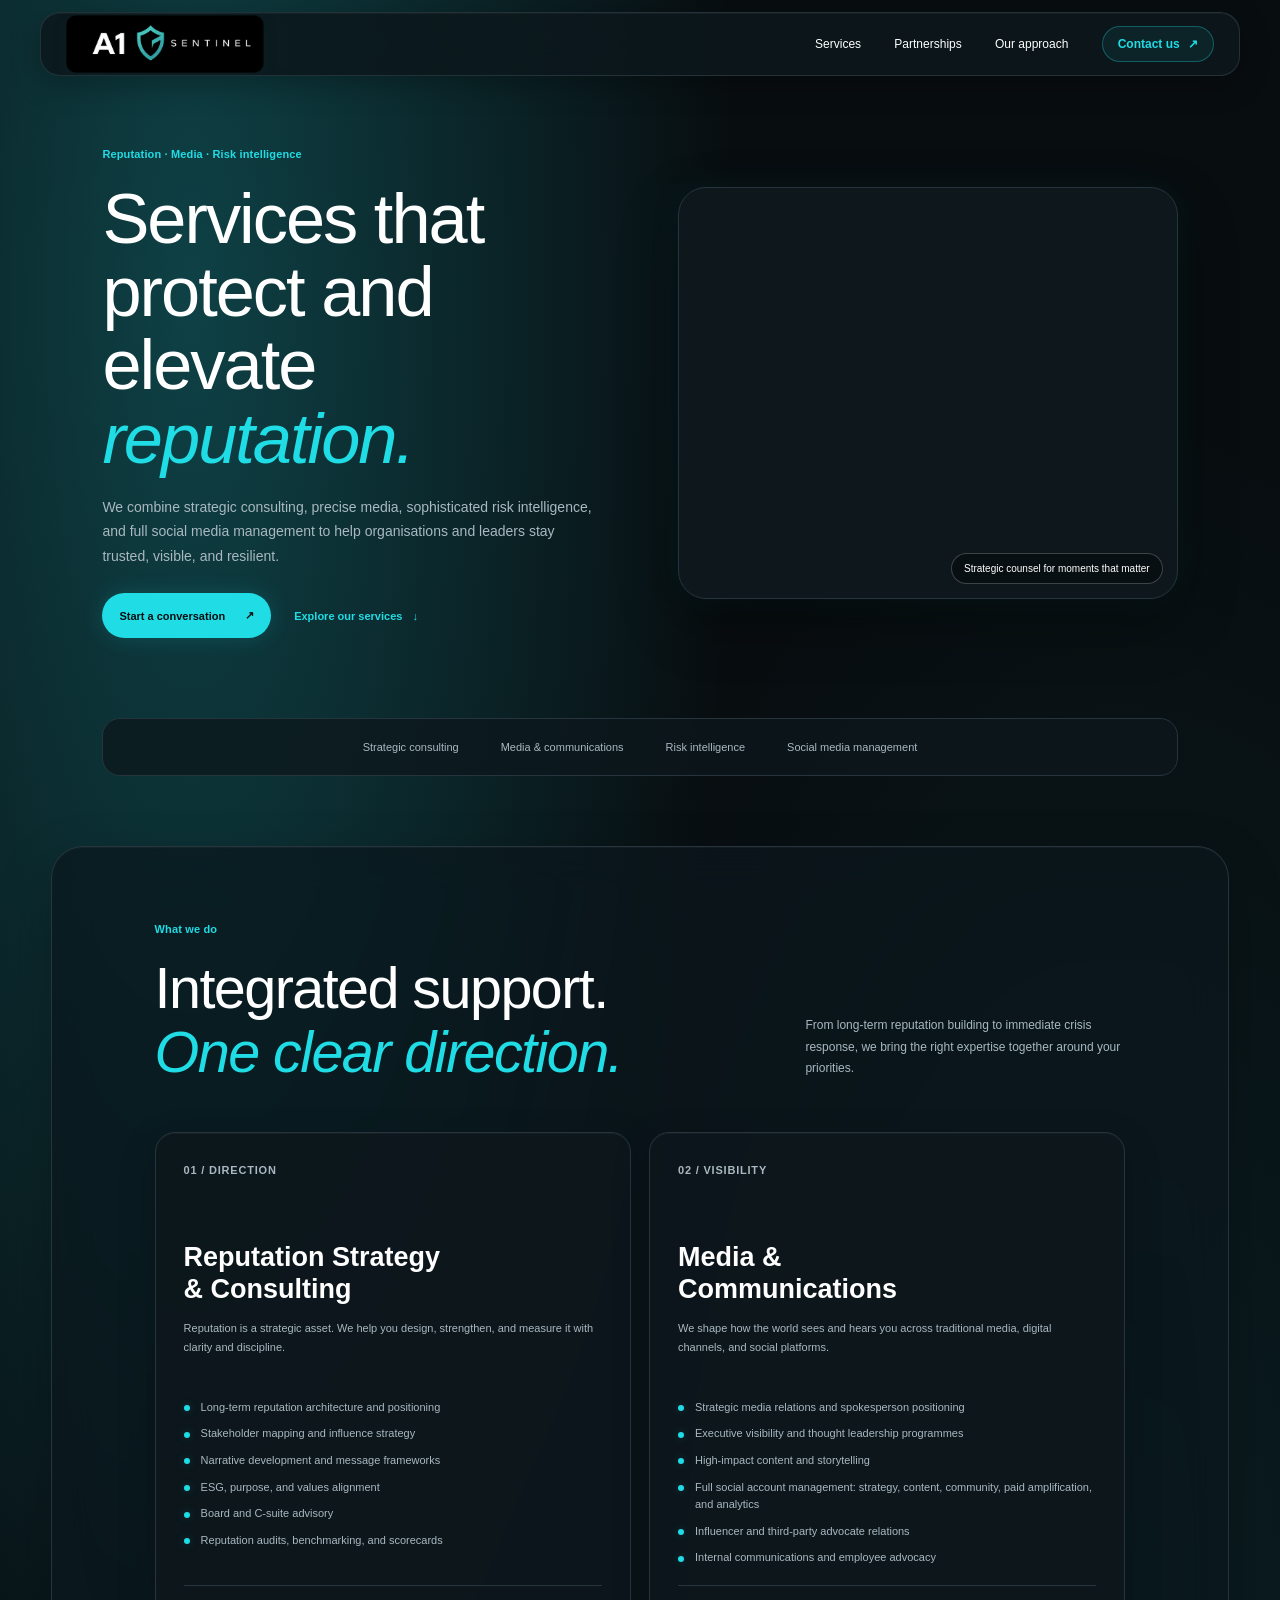
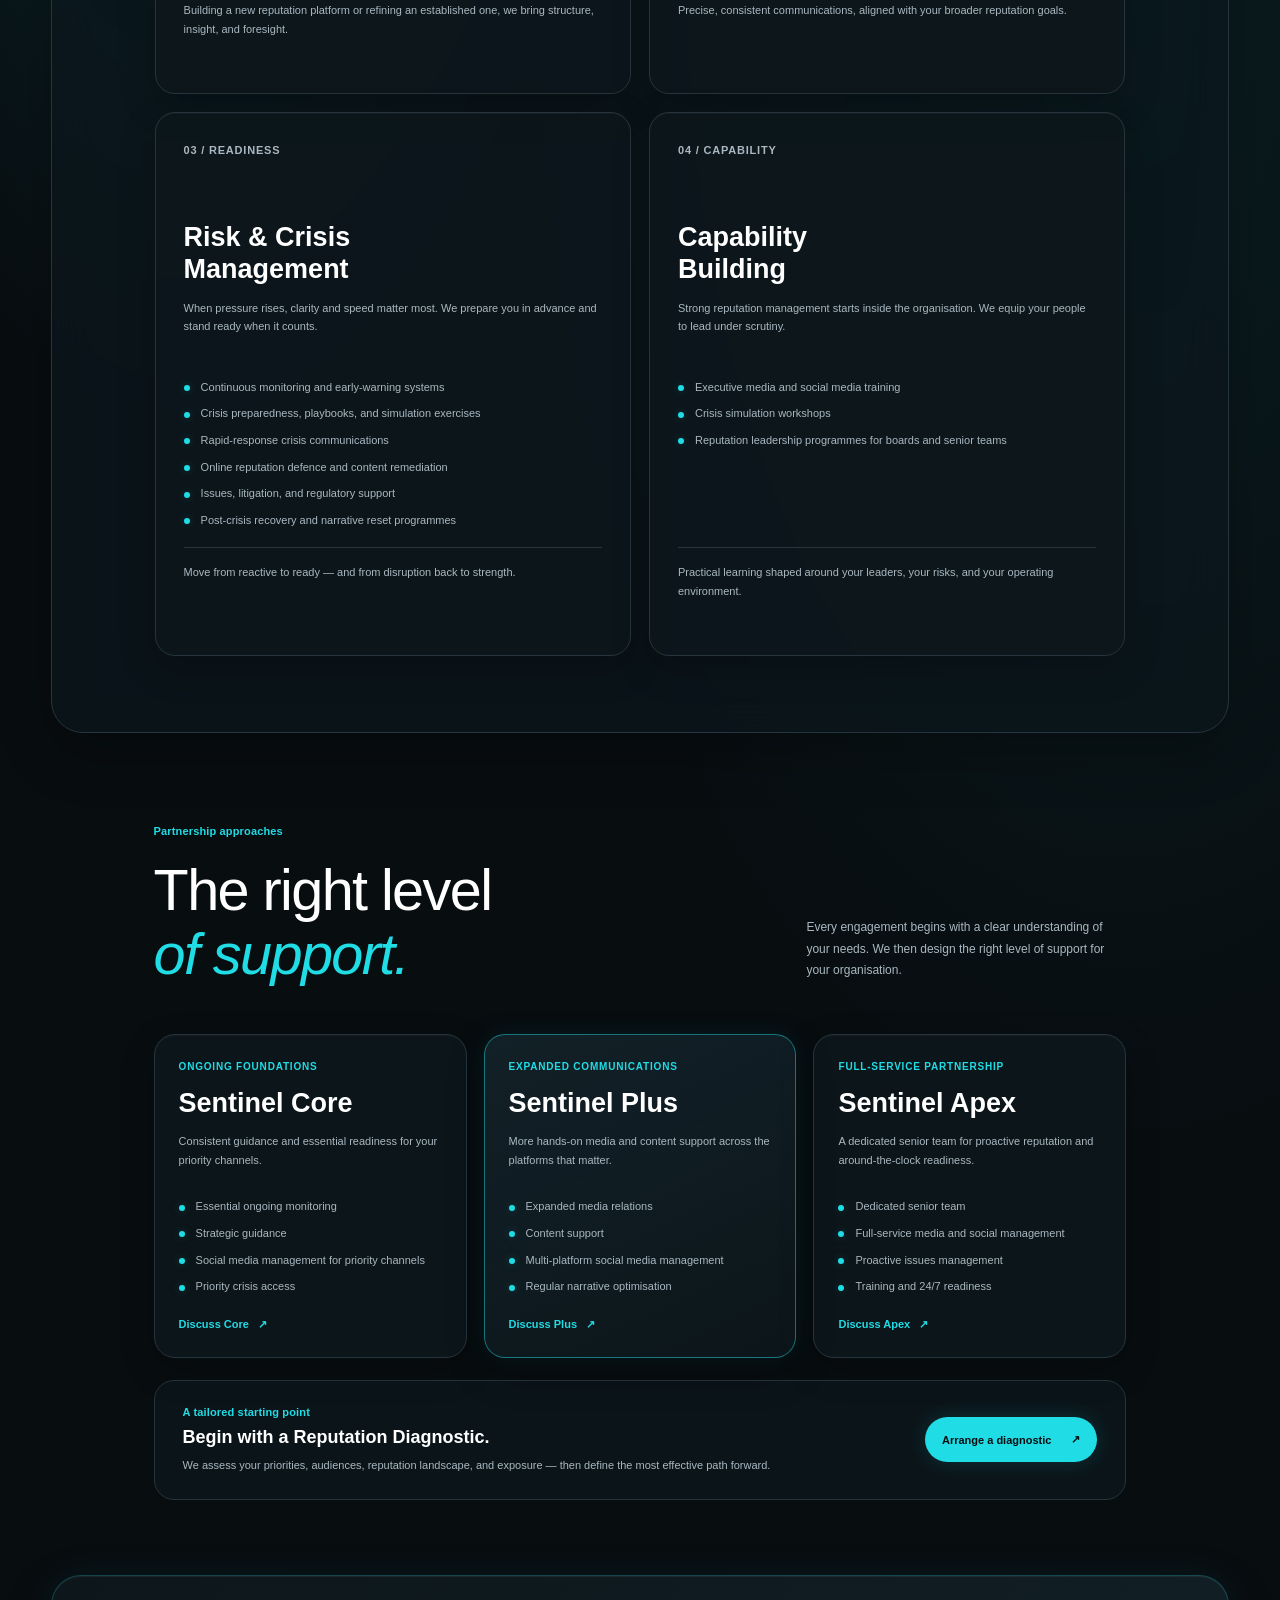
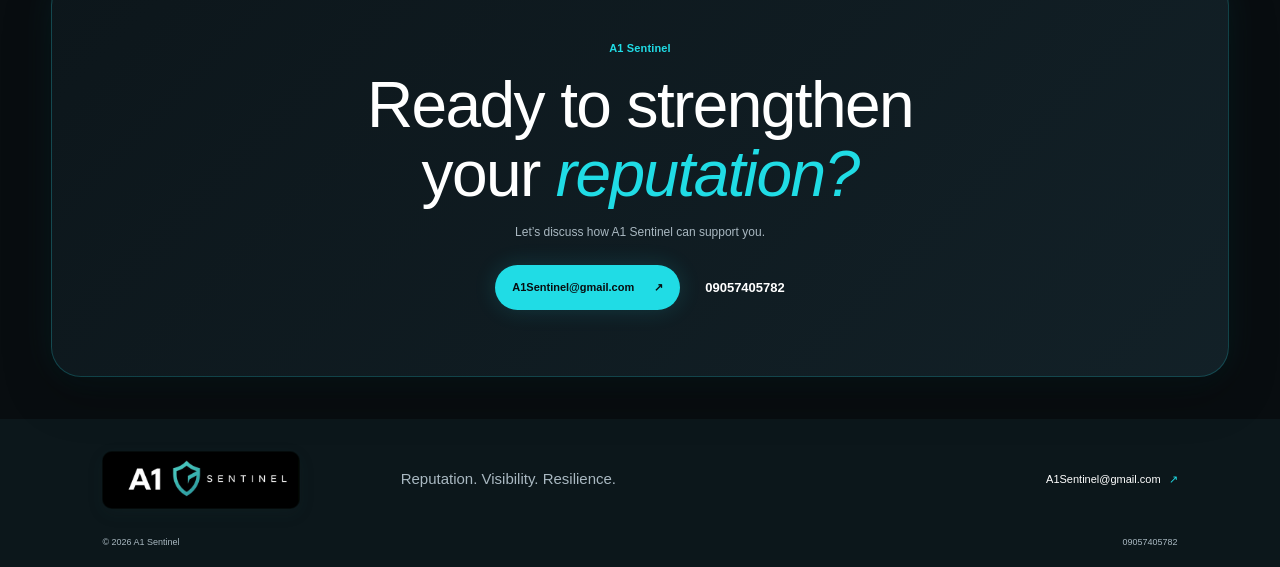
==== styling/index.html @ 2aeaf03f "first commit" ====
<!DOCTYPE html>
<html lang="en">
<head>
    <meta charset="UTF-8">
    <meta name="viewport" content="width=device-width, initial-scale=1.0">
    <meta name="description" content="A1 Sentinel combines strategic consulting, media, risk intelligence and social media management to help organisations stay trusted, visible and resilient.">
    <meta name="theme-color" content="#080d10">
    <title>A1 Sentinel | Reputation, media &amp; risk advisory</title>
    <link rel="stylesheet" href="style.css">
</head>
<body>
    <header class="site-header">
        <a class="brand-mark" href="#home" aria-label="A1 Sentinel home">
            <img src="../a1%20sentinel.jpg" alt="A1 Sentinel">
        </a>
        <input class="menu-toggle" type="checkbox" id="menu-toggle" aria-label="Toggle navigation">
        <label class="menu-button" for="menu-toggle" aria-hidden="true"><span></span><span></span></label>
        <nav class="main-nav" aria-label="Main navigation">
            <a href="#services">Services</a>
            <a href="#partnerships">Partnerships</a>
            <a href="#approach">Our approach</a>
            <a class="nav-contact" href="#contact">Contact us <span aria-hidden="true">↗</span></a>
        </nav>
    </header>

    <main>
        <section class="hero" id="home">
            <div class="hero-copy">
                <p class="eyebrow">Reputation · Media · Risk intelligence</p>
                <h1>Services that protect and elevate <em>reputation.</em></h1>
                <p class="hero-intro">We combine strategic consulting, precise media, sophisticated risk intelligence, and full social media management to help organisations and leaders stay trusted, visible, and resilient.</p>
                <div class="hero-actions">
                    <a class="button" href="#contact">Start a conversation <span aria-hidden="true">↗</span></a>
                    <a class="text-link" href="#services">Explore our services <span aria-hidden="true">↓</span></a>
                </div>
            </div>
            <div class="hero-visual" role="img" aria-label="Colleagues working together in a communications meeting">
                <div class="hero-image"></div>
                <div class="image-caption">Strategic counsel for moments that matter</div>
            </div>
        </section>

        <section class="service-overview" aria-label="Our capabilities">
            <span>Strategic consulting</span>
            <span>Media &amp; communications</span>
            <span>Risk intelligence</span>
            <span>Social media management</span>
        </section>

        <section class="services section-pad" id="services">
            <div class="section-heading">
                <div>
                    <p class="eyebrow">What we do</p>
                    <h2>Integrated support.<br><em>One clear direction.</em></h2>
                </div>
                <p>From long-term reputation building to immediate crisis response, we bring the right expertise together around your priorities.</p>
            </div>

            <div class="service-grid">
                <article class="service-card">
                    <p class="card-kicker">01 / Direction</p>
                    <h3>Reputation Strategy<br>&amp; Consulting</h3>
                    <p class="service-intro">Reputation is a strategic asset. We help you design, strengthen, and measure it with clarity and discipline.</p>
                    <ul>
                        <li>Long-term reputation architecture and positioning</li>
                        <li>Stakeholder mapping and influence strategy</li>
                        <li>Narrative development and message frameworks</li>
                        <li>ESG, purpose, and values alignment</li>
                        <li>Board and C-suite advisory</li>
                        <li>Reputation audits, benchmarking, and scorecards</li>
                    </ul>
                    <p class="service-note">Building a new reputation platform or refining an established one, we bring structure, insight, and foresight.</p>
                </article>

                <article class="service-card">
                    <p class="card-kicker">02 / Visibility</p>
                    <h3>Media &amp;<br>Communications</h3>
                    <p class="service-intro">We shape how the world sees and hears you across traditional media, digital channels, and social platforms.</p>
                    <ul>
                        <li>Strategic media relations and spokesperson positioning</li>
                        <li>Executive visibility and thought leadership programmes</li>
                        <li>High-impact content and storytelling</li>
                        <li>Full social account management: strategy, content, community, paid amplification, and analytics</li>
                        <li>Influencer and third-party advocate relations</li>
                        <li>Internal communications and employee advocacy</li>
                    </ul>
                    <p class="service-note">Precise, consistent communications, aligned with your broader reputation goals.</p>
                </article>

                <article class="service-card">
                    <p class="card-kicker">03 / Readiness</p>
                    <h3>Risk &amp; Crisis<br>Management</h3>
                    <p class="service-intro">When pressure rises, clarity and speed matter most. We prepare you in advance and stand ready when it counts.</p>
                    <ul>
                        <li>Continuous monitoring and early-warning systems</li>
                        <li>Crisis preparedness, playbooks, and simulation exercises</li>
                        <li>Rapid-response crisis communications</li>
                        <li>Online reputation defence and content remediation</li>
                        <li>Issues, litigation, and regulatory support</li>
                        <li>Post-crisis recovery and narrative reset programmes</li>
                    </ul>
                    <p class="service-note">Move from reactive to ready — and from disruption back to strength.</p>
                </article>

                <article class="service-card">
                    <p class="card-kicker">04 / Capability</p>
                    <h3>Capability<br>Building</h3>
                    <p class="service-intro">Strong reputation management starts inside the organisation. We equip your people to lead under scrutiny.</p>
                    <ul>
                        <li>Executive media and social media training</li>
                        <li>Crisis simulation workshops</li>
                        <li>Reputation leadership programmes for boards and senior teams</li>
                    </ul>
                    <p class="service-note">Practical learning shaped around your leaders, your risks, and your operating environment.</p>
                </article>
            </div>
        </section>

        <section class="partnerships section-pad" id="partnerships">
            <div class="section-heading">
                <div>
                    <p class="eyebrow">Partnership approaches</p>
                    <h2>The right level<br><em>of support.</em></h2>
                </div>
                <p>Every engagement begins with a clear understanding of your needs. We then design the right level of support for your organisation.</p>
            </div>

            <div class="plan-grid">
                <article class="plan-card">
                    <p class="card-kicker">Ongoing foundations</p>
                    <h3>Sentinel Core</h3>
                    <p>Consistent guidance and essential readiness for your priority channels.</p>
                    <ul>
                        <li>Essential ongoing monitoring</li>
                        <li>Strategic guidance</li>
                        <li>Social media management for priority channels</li>
                        <li>Priority crisis access</li>
                    </ul>
                    <a href="#contact">Discuss Core <span aria-hidden="true">↗</span></a>
                </article>

                <article class="plan-card plan-featured">
                    <p class="card-kicker">Expanded communications</p>
                    <h3>Sentinel Plus</h3>
                    <p>More hands-on media and content support across the platforms that matter.</p>
                    <ul>
                        <li>Expanded media relations</li>
                        <li>Content support</li>
                        <li>Multi-platform social media management</li>
                        <li>Regular narrative optimisation</li>
                    </ul>
                    <a href="#contact">Discuss Plus <span aria-hidden="true">↗</span></a>
                </article>

                <article class="plan-card">
                    <p class="card-kicker">Full-service partnership</p>
                    <h3>Sentinel Apex</h3>
                    <p>A dedicated senior team for proactive reputation and around-the-clock readiness.</p>
                    <ul>
                        <li>Dedicated senior team</li>
                        <li>Full-service media and social management</li>
                        <li>Proactive issues management</li>
                        <li>Training and 24/7 readiness</li>
                    </ul>
                    <a href="#contact">Discuss Apex <span aria-hidden="true">↗</span></a>
                </article>
            </div>

            <div class="diagnostic" id="approach">
                <div>
                    <p class="eyebrow">A tailored starting point</p>
                    <h3>Begin with a Reputation Diagnostic.</h3>
                    <p>We assess your priorities, audiences, reputation landscape, and exposure — then define the most effective path forward.</p>
                </div>
                <a class="button button-secondary" href="#contact">Arrange a diagnostic <span aria-hidden="true">↗</span></a>
            </div>
        </section>

        <section class="contact-cta" id="contact">
            <p class="eyebrow">A1 Sentinel</p>
            <h2>Ready to strengthen<br>your <em>reputation?</em></h2>
            <p>Let’s discuss how A1 Sentinel can support you.</p>
            <div class="contact-actions">
                <a class="button" href="mailto:A1Sentinel@gmail.com">A1Sentinel@gmail.com <span aria-hidden="true">↗</span></a>
                <a class="contact-phone" href="tel:09057405782">09057405782</a>
            </div>
        </section>
    </main>

    <footer class="site-footer">
        <div class="footer-top">
            <a class="brand-mark footer-brand-mark" href="#home" aria-label="A1 Sentinel home">
                <img src="../a1%20sentinel.jpg" alt="A1 Sentinel">
            </a>
            <p>Reputation. Visibility. Resilience.</p>
            <a class="footer-email" href="mailto:A1Sentinel@gmail.com">A1Sentinel@gmail.com <span aria-hidden="true">↗</span></a>
        </div>
        <div class="footer-bottom">
            <span>© 2026 A1 Sentinel</span>
            <a href="tel:09057405782">09057405782</a>
        </div>
    </footer>
</body>
</html>
---- styling/style.css ----
:root {
    --paper: #fbfaf7;
    --ink: #222b33;
    --muted: #667078;
    --accent: #b85f42;
    --pale: #f0eee8;
    --serif: Georgia, "Times New Roman", serif;
    --sans: Arial, Helvetica, sans-serif;
}

* {
    box-sizing: border-box;
}

html {
    scroll-behavior: smooth;
    scroll-padding-top: 80px;
}

body {
    margin: 0;
    background: var(--paper);
    color: var(--ink);
    font-family: var(--sans);
    -webkit-font-smoothing: antialiased;
}

a {
    color: inherit;
    text-decoration: none;
}

h1, h2, h3, p {
    margin-top: 0;
}

.site-header {
    position: relative;
    z-index: 2;
    display: flex;
    min-height: 76px;
    align-items: center;
    justify-content: space-between;
    padding: 0 8%;
}

.wordmark {
    font-size: 25px;
    font-weight: 700;
    letter-spacing: -1.3px;
}

.wordmark span {
    color: var(--accent);
}

.main-nav {
    display: flex;
    align-items: center;
    gap: clamp(18px, 2.6vw, 36px);
    font-size: 12px;
}

.main-nav a,
.footer-bottom a {
    transition: color .2s ease;
}

.main-nav a:hover,
.footer-bottom a:hover {
    color: var(--accent);
}

.nav-contact {
    color: var(--accent);
    font-weight: 700;
}

.nav-contact span {
    margin-left: 5px;
}

.menu-toggle,
.menu-button {
    display: none;
}

.hero {
    display: grid;
    min-height: 550px;
    grid-template-columns: 1fr 1fr;
    align-items: center;
    gap: 7%;
    padding: 55px 8% 72px;
}

.hero-copy {
    max-width: 570px;
}

.eyebrow,
.section-label {
    margin-bottom: 22px;
    color: var(--accent);
    font-size: 11px;
    font-weight: 700;
    letter-spacing: .15px;
}

.hero h1,
.intro h2,
.section-heading h2,
.case-content h2,
.approach h2,
.insights h2,
.contact-cta h2 {
    font-family: var(--serif);
    font-weight: 400;
    letter-spacing: -1.6px;
}

.hero h1 {
    max-width: 590px;
    margin-bottom: 20px;
    font-size: clamp(46px, 5.2vw, 70px);
    line-height: 1.04;
}

h1 em,
h2 em {
    color: var(--accent);
    font-weight: 400;
}

.hero-intro {
    max-width: 410px;
    margin-bottom: 25px;
    color: var(--muted);
    font-size: 14px;
    line-height: 1.75;
}

.hero-actions {
    display: flex;
    align-items: center;
    gap: 23px;
}

.button {
    display: inline-flex;
    min-height: 45px;
    align-items: center;
    gap: 20px;
    padding: 0 16px;
    background: var(--ink);
    color: white;
    font-size: 11px;
    font-weight: 700;
    transition: background .2s ease;
}

.button:hover {
    background: var(--accent);
}

.text-link,
.underlined-link {
    display: inline-flex;
    align-items: center;
    gap: 10px;
    color: var(--ink);
    font-size: 11px;
    font-weight: 700;
}

.hero-visual {
    min-height: 390px;
    background: #d9d8d0;
}

.hero-image {
    width: 100%;
    height: 100%;
    min-height: 390px;
    background-image: url("https://images.unsplash.com/photo-1521737711867-e3b97375f902?auto=format&fit=crop&w=1200&q=85");
    background-position: center;
    background-size: cover;
}

.trust-bar {
    display: flex;
    min-height: 90px;
    align-items: center;
    justify-content: space-between;
    gap: 25px;
    padding: 20px 8%;
    background: var(--pale);
}

.trust-bar > p {
    margin: 0;
    font-size: 12px;
    font-weight: 700;
}

.client-names {
    display: flex;
    flex-wrap: wrap;
    gap: 18px 40px;
    color: var(--muted);
    font-size: 12px;
}

.section-pad {
    padding-right: 12%;
    padding-left: 12%;
}

.intro {
    padding-top: 105px;
    padding-bottom: 105px;
}

.section-label {
    margin-bottom: 26px;
}

.intro-content {
    display: grid;
    grid-template-columns: 1.15fr .85fr;
    align-items: end;
    gap: 10%;
}

.intro h2,
.section-heading h2,
.case-content h2,
.approach h2,
.insights h2 {
    margin-bottom: 0;
    font-size: clamp(40px, 4.5vw, 60px);
    line-height: 1.1;
}

.intro-description p,
.section-heading > p,
.case-description,
.approach-steps p,
.insight-card > p {
    color: var(--muted);
    font-size: 12px;
    line-height: 1.8;
}

.intro-description p:last-of-type {
    margin-bottom: 16px;
}

.services {
    padding-top: 83px;
    padding-bottom: 92px;
    background: var(--pale);
}

.section-heading {
    display: flex;
    align-items: end;
    justify-content: space-between;
    gap: 9%;
    margin-bottom: 48px;
}

.section-heading .section-label {
    margin-bottom: 24px;
}

.section-heading > p {
    max-width: 320px;
    margin-bottom: 4px;
}

.service-grid {
    display: grid;
    grid-template-columns: repeat(4, 1fr);
    gap: 28px;
}

.service-card h3 {
    margin-bottom: 11px;
    font-family: var(--serif);
    font-size: 22px;
    font-weight: 400;
    line-height: 1.2;
}

.service-card p {
    min-height: 65px;
    margin-bottom: 15px;
    color: var(--muted);
    font-size: 11px;
    line-height: 1.7;
}

.service-card a {
    color: var(--accent);
    font-size: 10px;
    font-weight: 700;
}

.service-card a span {
    margin-left: 5px;
}

.case-study {
    background: var(--ink);
    color: white;
}

.case-content {
    max-width: 1040px;
    margin: 0 auto;
    padding: 82px 8%;
}

.case-content .section-label,
.case-kicker {
    color: #e0a18a;
}

.case-kicker {
    margin-bottom: 12px;
    font-size: 11px;
    font-weight: 700;
}

.case-content h2 {
    font-size: clamp(42px, 4.5vw, 58px);
}

.case-content h2 em {
    color: #e0a18a;
}

.case-description {
    max-width: 570px;
    margin: 18px 0 27px;
    color: #d3d7d8;
}

.case-results {
    display: flex;
    flex-wrap: wrap;
    gap: 24px 55px;
    margin-bottom: 24px;
}

.case-results div {
    display: grid;
    gap: 5px;
}

.case-results strong {
    color: white;
    font-size: 12px;
}

.case-results span {
    color: #c5cbcc;
    font-size: 10px;
}

.case-content .underlined-link {
    color: white;
}

.approach {
    padding-top: 100px;
    padding-bottom: 105px;
}

.approach-main {
    display: grid;
    grid-template-columns: 1fr 1fr;
    gap: 10%;
}

.approach-steps article {
    padding: 15px 0;
}

.approach-steps article:first-child {
    padding-top: 0;
}

.approach-steps h3 {
    margin-bottom: 5px;
    font-family: var(--serif);
    font-size: 19px;
    font-weight: 400;
}

.approach-steps p {
    margin-bottom: 0;
}

.quote-panel {
    padding: 66px 12%;
    background: var(--pale);
    text-align: center;
}

.quote-kicker {
    margin-bottom: 15px;
    color: var(--accent);
    font-size: 11px;
    font-weight: 700;
}

.quote-panel blockquote {
    max-width: 750px;
    margin: 0 auto 15px;
    font-family: var(--serif);
    font-size: clamp(24px, 3vw, 35px);
    line-height: 1.35;
}

.quote-summary {
    max-width: 480px;
    margin: auto;
    color: var(--muted);
    font-size: 11px;
    line-height: 1.7;
}

.insights {
    padding-top: 95px;
    padding-bottom: 100px;
}

.insights-heading {
    margin-bottom: 35px;
}

.insight-grid {
    display: grid;
    grid-template-columns: repeat(3, 1fr);
    gap: 35px;
}

.insight-meta {
    margin-bottom: 12px;
    color: var(--accent);
    font-size: 10px;
    font-weight: 700;
}

.insight-card h3 {
    margin-bottom: 9px;
    font-family: var(--serif);
    font-size: 20px;
    font-weight: 400;
    line-height: 1.3;
}

.insight-card > p {
    margin-bottom: 0;
}

.contact-cta {
    padding: 72px 20px 76px;
    background: #e6e2d8;
    text-align: center;
}

.contact-cta .eyebrow {
    margin-bottom: 17px;
}

.contact-cta h2 {
    margin-bottom: 13px;
    font-size: clamp(43px, 5vw, 62px);
    line-height: 1.08;
}

.contact-cta > p:not(.eyebrow) {
    max-width: 410px;
    margin: 0 auto 22px;
    color: var(--muted);
    font-size: 12px;
    line-height: 1.7;
}

.button-light {
    background: var(--ink);
    color: white;
}

.site-footer {
    padding: 32px 8% 20px;
    background: var(--ink);
    color: white;
}

.footer-top {
    display: flex;
    align-items: start;
    justify-content: space-between;
    gap: 25px;
    padding-bottom: 28px;
}

.footer-top > p {
    margin: 0 auto 0 7%;
    color: #d3d7d8;
    font-family: var(--serif);
    font-size: 15px;
    line-height: 1.5;
}

.footer-email {
    font-size: 11px;
}

.footer-email span {
    margin-left: 5px;
    color: #e0a18a;
}

.footer-bottom {
    display: flex;
    justify-content: space-between;
    gap: 15px;
    color: #c5cbcc;
    font-size: 9px;
}

:focus-visible {
    outline: 2px solid var(--accent);
    outline-offset: 4px;
}

@media (max-width: 900px) {
    .site-header {
        padding-right: 6%;
        padding-left: 6%;
    }

    .hero {
        gap: 5%;
        padding-right: 6%;
        padding-left: 6%;
    }

    .section-pad {
        padding-right: 8%;
        padding-left: 8%;
    }

    .service-grid {
        grid-template-columns: repeat(2, 1fr);
        gap: 30px 35px;
    }

    .service-card p {
        min-height: 0;
    }

    .trust-bar {
        padding-right: 6%;
        padding-left: 6%;
    }
}

@media (max-width: 680px) {
    html {
        scroll-padding-top: 68px;
    }

    .site-header {
        min-height: 68px;
        padding: 0 6%;
    }

    .menu-toggle {
        position: absolute;
        width: 1px;
        height: 1px;
        overflow: hidden;
        clip-path: inset(50%);
    }

    .menu-button {
        display: flex;
        width: 38px;
        height: 38px;
        flex-direction: column;
        align-items: center;
        justify-content: center;
        gap: 6px;
        cursor: pointer;
    }

    .menu-button span {
        width: 21px;
        height: 2px;
        background: var(--ink);
    }

    .menu-toggle:focus-visible + .menu-button {
        outline: 2px solid var(--accent);
        outline-offset: 2px;
    }

    .main-nav {
        position: absolute;
        top: 67px;
        right: 0;
        left: 0;
        display: none;
        align-items: stretch;
        flex-direction: column;
        gap: 0;
        padding: 10px 6% 22px;
        background: var(--paper);
    }

    .main-nav a {
        padding: 12px 0;
    }

    .menu-toggle:checked ~ .main-nav {
        display: flex;
    }

    .hero {
        min-height: auto;
        grid-template-columns: 1fr;
        gap: 32px;
        padding: 48px 6% 45px;
    }

    .hero h1 {
        font-size: clamp(44px, 11vw, 62px);
    }

    .hero-visual,
    .hero-image {
        min-height: 280px;
    }

    .trust-bar {
        align-items: flex-start;
        flex-direction: column;
        gap: 12px;
        padding: 20px 6%;
    }

    .client-names {
        gap: 10px 22px;
    }

    .section-pad {
        padding-right: 7%;
        padding-left: 7%;
    }

    .intro,
    .approach,
    .insights {
        padding-top: 70px;
        padding-bottom: 72px;
    }

    .intro-content,
    .approach-main {
        grid-template-columns: 1fr;
        gap: 23px;
    }

    .intro h2,
    .section-heading h2,
    .case-content h2,
    .approach h2,
    .insights h2 {
        font-size: clamp(39px, 9vw, 53px);
    }

    .services {
        padding-top: 65px;
        padding-bottom: 70px;
    }

    .section-heading {
        align-items: flex-start;
        flex-direction: column;
        gap: 18px;
        margin-bottom: 32px;
    }

    .service-grid {
        gap: 27px 22px;
    }

    .service-card h3 {
        font-size: 19px;
    }

    .service-card p {
        font-size: 10px;
    }

    .case-content {
        padding: 61px 7%;
    }

    .case-results {
        gap: 20px 30px;
    }

    .quote-panel {
        padding: 48px 7%;
    }

    .insight-grid {
        grid-template-columns: 1fr;
        gap: 25px;
    }

    .contact-cta {
        padding: 58px 7%;
    }

    .contact-cta h2 {
        font-size: clamp(40px, 9vw, 55px);
    }

    .footer-top {
        flex-wrap: wrap;
    }

    .footer-top > p {
        margin-left: auto;
    }

    .footer-email {
        flex-basis: 100%;
    }

    .footer-bottom {
        flex-direction: column;
        gap: 9px;
    }
}

:root {
    --color-background: #080d10;
    --color-surface: #0d171c;
    --color-surface-hover: #132229;
    --color-primary: #20dce5;
    --color-primary-hover: #12c5cf;
    --color-text: #fff;
    --color-text-muted: #a9b8c1;
    --color-border: #26353d;
    --color-cyan-glow: rgba(32, 220, 229, .25);

    --paper: var(--color-background);
    --ink: var(--color-text);
    --muted: var(--color-text-muted);
    --accent: var(--color-primary);
    --pale: rgba(13, 23, 28, .72);
}

body {
    background:
        radial-gradient(ellipse at 15% 8%, var(--color-cyan-glow), transparent 34rem),
        radial-gradient(ellipse at 88% 42%, rgba(32, 220, 229, .08), transparent 38rem),
        var(--color-background);
    color: var(--color-text);
}

.site-header {
    border-color: rgba(38, 53, 61, .9);
    background: rgba(13, 23, 28, .78);
    box-shadow: 0 8px 30px rgba(0, 0, 0, .28), inset 0 1px rgba(255, 255, 255, .04);
}

.wordmark,
.main-nav,
.trust-bar > p,
.service-card h3,
.approach-steps h3,
.insight-card h3,
.quote-panel blockquote {
    color: var(--color-text);
}

.main-nav a:hover,
.footer-bottom a:hover {
    color: var(--color-primary);
}

.nav-contact {
    border-color: rgba(32, 220, 229, .32);
    background: rgba(32, 220, 229, .07);
    color: var(--color-primary);
}

.nav-contact:hover {
    background: rgba(32, 220, 229, .14);
}

.hero-visual,
.hero-image {
    border-color: var(--color-border);
}

.hero-visual {
    background: var(--color-surface);
    box-shadow: 0 24px 60px rgba(0, 0, 0, .32), 0 0 35px rgba(32, 220, 229, .06);
}

.hero-image {
}

.eyebrow,
.section-label,
.service-card a,
.insight-meta,
.quote-kicker,
.wordmark span {
    color: var(--color-primary);
}

.hero-intro,
.intro-description p,
.section-heading > p,
.case-description,
.approach-steps p,
.insight-card > p {
    color: var(--color-text-muted);
}

.button,
.button-light {
    border: 1px solid rgba(32, 220, 229, .2);
    background: var(--color-primary);
    color: var(--color-background);
    box-shadow: 0 0 22px rgba(32, 220, 229, .16);
}

.button:hover,
.button-light:hover {
    background: var(--color-primary-hover);
}

.trust-bar,
.intro-content,
.service-card,
.approach-steps,
.quote-panel,
.insight-card {
    border-color: var(--color-border);
    background: rgba(13, 23, 28, .76);
    box-shadow: 0 12px 36px rgba(0, 0, 0, .22), inset 0 1px rgba(255, 255, 255, .035);
}

.trust-bar {
    background: rgba(13, 23, 28, .72);
}

.client-names {
    color: var(--color-text-muted);
}

.services {
    border-color: var(--color-border);
    background: rgba(13, 23, 28, .72);
    box-shadow: 0 20px 55px rgba(0, 0, 0, .24), inset 0 1px rgba(255, 255, 255, .035);
}

.service-card:hover {
    border-color: rgba(32, 220, 229, .4);
    background: var(--color-surface-hover);
    box-shadow: 0 14px 30px rgba(0, 0, 0, .28), 0 0 20px rgba(32, 220, 229, .07);
}

.service-card p,
.case-results span {
    color: var(--color-text-muted);
}

.case-study,
.site-footer {
    border-color: var(--color-border);
    background: rgba(13, 23, 28, .94);
}

.case-content .section-label,
.case-kicker,
.case-content h2 em,
.footer-email span {
    color: var(--color-primary);
}

.case-description,
.footer-top > p,
.footer-bottom {
    color: var(--color-text-muted);
}

.case-content .underlined-link,
.footer-top,
.footer-email {
    color: var(--color-text);
}

.approach-steps article,
.insight-card {
    border-color: var(--color-border);
}

.quote-panel {
    color: var(--color-text);
}

.quote-summary {
    color: var(--color-text-muted);
}

.contact-cta {
    border-color: rgba(32, 220, 229, .22);
    background: linear-gradient(135deg, rgba(13, 23, 28, .94), rgba(19, 34, 41, .94));
    box-shadow: 0 18px 48px rgba(0, 0, 0, .28), 0 0 38px rgba(32, 220, 229, .08), inset 0 1px rgba(255, 255, 255, .06);
}

.contact-cta > p:not(.eyebrow) {
    color: var(--color-text-muted);
}

.footer-bottom {
    border-color: var(--color-border);
}

:focus-visible {
    outline-color: var(--color-primary);
}

@media (max-width: 680px) {
    .main-nav {
        border-color: var(--color-border);
        background: rgba(13, 23, 28, .96);
        box-shadow: 0 14px 28px rgba(0, 0, 0, .38), 0 0 20px rgba(32, 220, 229, .07);
    }

    .main-nav a {
        color: var(--color-text);
    }
}

@media (prefers-reduced-motion: reduce) {
    html {
        scroll-behavior: auto;
    }

    *,
    *::before,
    *::after {
        transition-duration: .01ms !important;
    }
}

/* Cool, translucent surfaces inspired by modern mobile interface design. */
:root {
    --paper: #eef3f8;
    --ink: #172536;
    --muted: #5e6f80;
    --accent: #477ea8;
    --pale: rgba(255, 255, 255, .48);
}

body {
    background:
        radial-gradient(ellipse at 8% 8%, rgba(160, 204, 235, .48), transparent 34rem),
        radial-gradient(ellipse at 92% 33%, rgba(193, 206, 245, .38), transparent 36rem),
        radial-gradient(ellipse at 40% 80%, rgba(202, 225, 238, .48), transparent 42rem),
        #edf2f7;
    background-attachment: fixed;
}

.site-header {
    position: sticky;
    top: 12px;
    width: min(1200px, calc(100% - 48px));
    min-height: 64px;
    margin: 12px auto 0;
    padding: 0 25px;
    border: 1px solid rgba(255, 255, 255, .72);
    border-radius: 20px;
    background: rgba(255, 255, 255, .62);
    box-shadow: 0 8px 30px rgba(42, 65, 90, .08), inset 0 1px rgba(255, 255, 255, .9);
    -webkit-backdrop-filter: blur(22px) saturate(145%);
    backdrop-filter: blur(22px) saturate(145%);
}

.wordmark span,
.eyebrow,
.section-label,
.service-card a,
.insight-meta,
.quote-kicker {
    color: var(--accent);
}

.nav-contact {
    padding: 10px 15px;
    border: 1px solid rgba(71, 126, 168, .19);
    border-radius: 999px;
    background: rgba(255, 255, 255, .48);
}

.hero {
    min-height: 590px;
    padding-top: 72px;
    padding-bottom: 80px;
}

.hero h1 {
    letter-spacing: -2px;
}

.hero-visual {
    min-height: 410px;
    overflow: hidden;
    border: 1px solid rgba(255, 255, 255, .75);
    border-radius: 28px;
    background: rgba(255, 255, 255, .34);
    box-shadow: 0 24px 60px rgba(46, 68, 91, .15), inset 0 1px rgba(255, 255, 255, .8);
}

.hero-image {
    min-height: 410px;
}

.button {
    border-radius: 999px;
    box-shadow: 0 8px 20px rgba(23, 37, 54, .14);
}

.text-link,
.underlined-link {
    color: var(--accent);
}

.trust-bar {
    justify-content: center;
    gap: 52px;
    min-height: 94px;
    margin: 0 8%;
    border: 1px solid rgba(255, 255, 255, .78);
    border-radius: 22px;
    background: rgba(255, 255, 255, .45);
    box-shadow: 0 12px 36px rgba(42, 65, 90, .06), inset 0 1px rgba(255, 255, 255, .8);
    -webkit-backdrop-filter: blur(18px) saturate(135%);
    backdrop-filter: blur(18px) saturate(135%);
}

.client-names {
    color: var(--muted);
}

.intro {
    padding-top: 115px;
    padding-bottom: 115px;
}

.intro-content {
    padding: 39px;
    border: 1px solid rgba(255, 255, 255, .76);
    border-radius: 26px;
    background: rgba(255, 255, 255, .42);
    box-shadow: 0 16px 45px rgba(42, 65, 90, .06), inset 0 1px rgba(255, 255, 255, .85);
    -webkit-backdrop-filter: blur(16px) saturate(135%);
    backdrop-filter: blur(16px) saturate(135%);
}

.services {
    margin: 0 4%;
    padding: 76px 8%;
    border: 1px solid rgba(255, 255, 255, .76);
    border-radius: 32px;
    background: rgba(255, 255, 255, .44);
    box-shadow: 0 20px 55px rgba(42, 65, 90, .08), inset 0 1px rgba(255, 255, 255, .9);
    -webkit-backdrop-filter: blur(20px) saturate(145%);
    backdrop-filter: blur(20px) saturate(145%);
}

.service-grid {
    gap: 14px;
}

.service-card {
    min-height: 230px;
    padding: 22px 19px;
    border: 1px solid rgba(255, 255, 255, .8);
    border-radius: 20px;
    background: rgba(255, 255, 255, .53);
    box-shadow: 0 8px 24px rgba(42, 65, 90, .05), inset 0 1px rgba(255, 255, 255, .95);
    transition: transform .2s ease, box-shadow .2s ease;
}

.service-card:hover {
    transform: translateY(-3px);
    box-shadow: 0 14px 30px rgba(42, 65, 90, .1), inset 0 1px rgba(255, 255, 255, .95);
}

.service-card h3 {
    margin-top: 0;
    color: var(--ink);
}

.service-card p {
    color: var(--muted);
}

.case-study {
    margin-top: 90px;
    background: rgba(27, 48, 70, .88);
    box-shadow: 0 20px 55px rgba(42, 65, 90, .15);
    -webkit-backdrop-filter: blur(18px);
    backdrop-filter: blur(18px);
}

.case-content .section-label,
.case-kicker,
.case-content h2 em {
    color: #a8d5f1;
}

.approach {
    padding-top: 105px;
    padding-bottom: 105px;
}

.approach-steps {
    padding: 24px 28px;
    border: 1px solid rgba(255, 255, 255, .78);
    border-radius: 24px;
    background: rgba(255, 255, 255, .46);
    box-shadow: 0 12px 36px rgba(42, 65, 90, .06), inset 0 1px rgba(255, 255, 255, .9);
    -webkit-backdrop-filter: blur(16px);
    backdrop-filter: blur(16px);
}

.approach-steps article {
    padding: 12px 0;
}

.quote-panel {
    margin: 0 8%;
    border: 1px solid rgba(255, 255, 255, .8);
    border-radius: 28px;
    background: rgba(255, 255, 255, .52);
    box-shadow: 0 14px 40px rgba(42, 65, 90, .07), inset 0 1px rgba(255, 255, 255, .9);
    -webkit-backdrop-filter: blur(20px);
    backdrop-filter: blur(20px);
}

.insights {
    padding-top: 100px;
    padding-bottom: 100px;
}

.insight-card {
    min-height: 225px;
    padding: 24px;
    border: 1px solid rgba(255, 255, 255, .78);
    border-radius: 22px;
    background: rgba(255, 255, 255, .48);
    box-shadow: 0 12px 34px rgba(42, 65, 90, .06), inset 0 1px rgba(255, 255, 255, .9);
    -webkit-backdrop-filter: blur(14px);
    backdrop-filter: blur(14px);
}

.insight-card h3 {
    color: var(--ink);
}

.insight-card > p {
    color: var(--muted);
}

.contact-cta {
    margin: 0 4% 42px;
    padding: 66px 20px;
    border: 1px solid rgba(255, 255, 255, .76);
    border-radius: 30px;
    background: linear-gradient(130deg, rgba(255, 255, 255, .72), rgba(209, 225, 239, .66));
    box-shadow: 0 18px 48px rgba(42, 65, 90, .09), inset 0 1px rgba(255, 255, 255, .95);
    -webkit-backdrop-filter: blur(22px) saturate(140%);
    backdrop-filter: blur(22px) saturate(140%);
}

.site-footer {
    background: rgba(23, 37, 54, .94);
}

@media (max-width: 900px) {
    .services {
        padding-right: 6%;
        padding-left: 6%;
    }

    .service-grid {
        gap: 14px;
    }

    .service-card {
        padding: 20px 17px;
    }
}

@media (max-width: 680px) {
    .site-header {
        top: 8px;
        width: calc(100% - 28px);
        min-height: 58px;
        margin-top: 8px;
        padding: 0 17px;
        border-radius: 18px;
    }

    .main-nav {
        top: 64px;
        right: -1px;
        left: -1px;
        padding: 13px 18px 19px;
        border: 1px solid rgba(255, 255, 255, .8);
        border-radius: 18px;
        background: rgba(247, 250, 253, .9);
        box-shadow: 0 14px 28px rgba(42, 65, 90, .1);
        -webkit-backdrop-filter: blur(22px);
        backdrop-filter: blur(22px);
    }

    .hero {
        padding-top: 48px;
    }

    .hero-visual,
    .hero-image {
        min-height: 270px;
        border-radius: 22px;
    }

    .trust-bar {
        align-items: flex-start;
        gap: 11px;
        margin: 0 5%;
        padding: 19px;
        border-radius: 19px;
    }

    .intro-content {
        padding: 24px;
        border-radius: 21px;
    }

    .services {
        margin: 0 3%;
        padding: 54px 5%;
        border-radius: 25px;
    }

    .service-card {
        min-height: 0;
        padding: 17px 14px;
        border-radius: 17px;
    }

    .service-card h3 {
        font-size: 18px;
    }

    .service-card a {
        font-size: 9px;
    }

    .case-study {
        margin-top: 60px;
    }

    .approach-steps {
        padding: 18px 20px;
        border-radius: 20px;
    }

    .quote-panel {
        margin: 0 5%;
        border-radius: 22px;
    }

    .insight-card {
        min-height: 0;
        padding: 21px;
        border-radius: 19px;
    }

    .contact-cta {
        margin: 0 3% 25px;
        border-radius: 23px;
    }
}

@media (prefers-reduced-motion: reduce) {
    .service-card {
        transition: none;
    }
}

:root {
    --color-background: #080d10;
    --color-surface: #0d171c;
    --color-surface-hover: #132229;
    --color-primary: #20dce5;
    --color-primary-hover: #12c5cf;
    --color-text: #fff;
    --color-text-muted: #a9b8c1;
    --color-border: #26353d;
    --color-cyan-glow: rgba(32, 220, 229, .25);
    --paper: var(--color-background);
    --ink: var(--color-text);
    --muted: var(--color-text-muted);
    --accent: var(--color-primary);
    --pale: rgba(13, 23, 28, .72);
}

body {
    background:
        radial-gradient(ellipse at 15% 8%, var(--color-cyan-glow), transparent 34rem),
        radial-gradient(ellipse at 88% 42%, rgba(32, 220, 229, .08), transparent 38rem),
        var(--color-background);
    color: var(--color-text);
}

.site-header {
    border-color: rgba(38, 53, 61, .9);
    background: rgba(13, 23, 28, .88);
    box-shadow: 0 8px 30px rgba(0, 0, 0, .28), inset 0 1px rgba(255, 255, 255, .04);
}

.main-nav a:hover,
.footer-bottom a:hover {
    color: var(--color-primary);
}

.nav-contact {
    border-color: rgba(32, 220, 229, .32);
    background: rgba(32, 220, 229, .07);
    color: var(--color-primary);
}

.nav-contact:hover {
    background: rgba(32, 220, 229, .14);
}

.hero-visual {
    border-color: var(--color-border);
    background: var(--color-surface);
    box-shadow: 0 24px 60px rgba(0, 0, 0, .32), 0 0 35px rgba(32, 220, 229, .06);
}

.hero-image {
    border-color: var(--color-border);
}

.eyebrow,
.section-label,
.service-card a,
.insight-meta,
.quote-kicker,
.wordmark span {
    color: var(--color-primary);
}

.hero-intro,
.intro-description p,
.section-heading > p,
.case-description,
.approach-steps p,
.insight-card > p,
.service-card p,
.case-results span,
.client-names,
.quote-summary {
    color: var(--color-text-muted);
}

.button,
.button-light {
    border: 1px solid rgba(32, 220, 229, .2);
    background: var(--color-primary);
    color: var(--color-background);
    box-shadow: 0 0 22px rgba(32, 220, 229, .16);
}

.button:hover,
.button-light:hover {
    background: var(--color-primary-hover);
}

.trust-bar,
.intro-content,
.service-card,
.approach-steps,
.quote-panel,
.insight-card {
    border-color: var(--color-border);
    background: rgba(13, 23, 28, .82);
    box-shadow: 0 12px 36px rgba(0, 0, 0, .22), inset 0 1px rgba(255, 255, 255, .035);
}

.services {
    border-color: var(--color-border);
    background: rgba(13, 23, 28, .72);
    box-shadow: 0 20px 55px rgba(0, 0, 0, .24), inset 0 1px rgba(255, 255, 255, .035);
}

.trust-bar > p,
.service-card h3,
.approach-steps h3,
.insight-card h3,
.quote-panel blockquote,
.case-content .underlined-link,
.footer-top,
.footer-email {
    color: var(--color-text);
}

.service-card:hover {
    border-color: rgba(32, 220, 229, .4);
    background: var(--color-surface-hover);
    box-shadow: 0 14px 30px rgba(0, 0, 0, .28), 0 0 20px rgba(32, 220, 229, .07);
}

.case-study,
.site-footer {
    border-color: var(--color-border);
    background: rgba(13, 23, 28, .96);
}

.case-content .section-label,
.case-kicker,
.case-content h2 em,
.footer-email span {
    color: var(--color-primary);
}

.footer-top > p,
.footer-bottom {
    color: var(--color-text-muted);
}

.contact-cta {
    border-color: rgba(32, 220, 229, .22);
    background: linear-gradient(135deg, rgba(13, 23, 28, .96), rgba(19, 34, 41, .96));
    box-shadow: 0 18px 48px rgba(0, 0, 0, .28), 0 0 38px rgba(32, 220, 229, .08), inset 0 1px rgba(255, 255, 255, .06);
}

.contact-cta > p:not(.eyebrow) {
    color: var(--color-text-muted);
}

.footer-bottom {
    border-color: var(--color-border);
}

:focus-visible {
    outline-color: var(--color-primary);
}

@media (max-width: 680px) {
    .main-nav {
        border-color: var(--color-border);
        background: rgba(13, 23, 28, .97);
        box-shadow: 0 14px 28px rgba(0, 0, 0, .38), 0 0 20px rgba(32, 220, 229, .07);
    }

    .main-nav a {
        color: var(--color-text);
    }
}

:root {
    --sans: -apple-system, BlinkMacSystemFont, "SF Pro Display", "SF Pro Text", "Segoe UI", sans-serif;
    --serif: -apple-system, BlinkMacSystemFont, "SF Pro Display", "SF Pro Text", "Segoe UI", sans-serif;
}

body,
button,
input,
textarea,
select {
    font-family: var(--sans);
}

.hero h1,
.intro h2,
.section-heading h2,
.case-content h2,
.approach h2,
.insights h2,
.contact-cta h2,
.service-card h3,
.approach-steps h3,
.insight-card h3,
.quote-panel blockquote,
.footer-top > p {
    font-family: var(--sans);
}

.hero h1 {
    max-width: 680px;
    font-size: clamp(48px, 5.5vw, 74px);
}

.hero-intro {
    max-width: 520px;
}

.image-caption {
    position: absolute;
    right: 14px;
    bottom: 14px;
    padding: 9px 12px;
    border: 1px solid rgba(255, 255, 255, .22);
    border-radius: 999px;
    background: rgba(8, 13, 16, .72);
    color: var(--color-text);
    font-size: 10px;
    -webkit-backdrop-filter: blur(12px);
    backdrop-filter: blur(12px);
}

.hero-visual {
    position: relative;
}

.service-overview {
    display: flex;
    justify-content: center;
    flex-wrap: wrap;
    gap: 13px 42px;
    margin: 0 8%;
    padding: 22px 25px;
    border: 1px solid var(--color-border);
    border-radius: 18px;
    background: rgba(13, 23, 28, .76);
    color: var(--color-text-muted);
    font-size: 11px;
}

.services,
.partnerships {
    margin-top: 70px;
}

.service-grid {
    grid-template-columns: repeat(2, minmax(0, 1fr));
    gap: 18px;
}

.service-card {
    display: flex;
    min-height: 0;
    flex-direction: column;
    padding: 28px;
}

.card-kicker {
    margin-bottom: 15px;
    color: var(--color-primary);
    font-size: 10px;
    font-weight: 700;
    letter-spacing: .8px;
    text-transform: uppercase;
}

.service-card h3,
.plan-card h3 {
    margin: 0 0 13px;
    font-size: clamp(21px, 2.2vw, 27px);
    font-weight: 600;
    line-height: 1.2;
}

.service-intro,
.service-note {
    color: var(--color-text-muted);
    font-size: 12px;
    line-height: 1.75;
}

.service-intro {
    margin-bottom: 15px;
}

.service-card ul,
.plan-card ul {
    display: grid;
    gap: 9px;
    margin: 0 0 18px;
    padding: 0;
    list-style: none;
}

.service-card li,
.plan-card li {
    position: relative;
    padding-left: 17px;
    color: var(--color-text-muted);
    font-size: 11px;
    line-height: 1.6;
}

.service-card li::before,
.plan-card li::before {
    position: absolute;
    top: .58em;
    left: 0;
    width: 6px;
    height: 6px;
    border-radius: 50%;
    background: var(--color-primary);
    box-shadow: 0 0 10px var(--color-cyan-glow);
    content: "";
}

.service-note {
    margin: auto 0 0;
    padding-top: 15px;
    border-top: 1px solid var(--color-border);
    font-size: 11px;
}

.partnerships {
    padding-top: 22px;
    padding-bottom: 75px;
}

.plan-grid {
    display: grid;
    grid-template-columns: repeat(3, minmax(0, 1fr));
    align-items: stretch;
    gap: 17px;
}

.plan-card {
    display: flex;
    flex-direction: column;
    padding: 26px 24px;
    border: 1px solid var(--color-border);
    border-radius: 21px;
    background: rgba(13, 23, 28, .8);
    box-shadow: 0 12px 36px rgba(0, 0, 0, .2), inset 0 1px rgba(255, 255, 255, .035);
}

.plan-card > p:not(.card-kicker) {
    min-height: 47px;
    margin-bottom: 19px;
    color: var(--color-text-muted);
    font-size: 11px;
    line-height: 1.65;
}

.plan-card ul {
    margin-bottom: 22px;
}

.plan-card a {
    display: inline-flex;
    align-items: center;
    gap: 9px;
    margin-top: auto;
    color: var(--color-primary);
    font-size: 11px;
    font-weight: 700;
}

.plan-card a:hover,
.contact-phone:hover {
    color: var(--color-primary-hover);
}

.plan-featured {
    border-color: rgba(32, 220, 229, .48);
    background: linear-gradient(155deg, rgba(19, 34, 41, .96), rgba(13, 23, 28, .88));
    box-shadow: 0 14px 38px rgba(0, 0, 0, .24), 0 0 25px rgba(32, 220, 229, .08);
}

.diagnostic {
    display: flex;
    align-items: center;
    justify-content: space-between;
    gap: 28px;
    margin-top: 22px;
    padding: 25px 28px;
    border: 1px solid var(--color-border);
    border-radius: 20px;
    background: rgba(13, 23, 28, .76);
}

.diagnostic .eyebrow {
    margin-bottom: 9px;
}

.diagnostic h3 {
    margin-bottom: 8px;
    font-size: 18px;
}

.diagnostic div > p:last-child {
    max-width: 650px;
    margin-bottom: 0;
    color: var(--color-text-muted);
    font-size: 11px;
    line-height: 1.65;
}

.button-secondary {
    flex: 0 0 auto;
}

.contact-cta h2 {
    font-size: clamp(44px, 5vw, 64px);
}

.contact-actions {
    display: flex;
    align-items: center;
    justify-content: center;
    flex-wrap: wrap;
    gap: 18px 25px;
}

.contact-phone {
    color: var(--color-text);
    font-size: 13px;
    font-weight: 600;
}

.site-footer .footer-top {
    align-items: center;
}

@media (max-width: 900px) {
    .service-grid {
        grid-template-columns: repeat(2, minmax(0, 1fr));
    }

    .plan-grid {
        grid-template-columns: 1fr 1fr;
    }

    .plan-card:last-child {
        grid-column: 1 / -1;
    }
}

@media (max-width: 680px) {
    .hero {
        padding-top: 45px;
    }

    .hero h1 {
        font-size: clamp(43px, 11vw, 61px);
    }

    .service-overview {
        justify-content: flex-start;
        gap: 12px 22px;
        margin: 0 5%;
        padding: 17px;
        font-size: 10px;
    }

    .services,
    .partnerships {
        margin-top: 46px;
    }

    .service-grid,
    .plan-grid {
        grid-template-columns: 1fr;
        gap: 13px;
    }

    .service-card {
        padding: 23px 20px;
    }

    .plan-card {
        padding: 23px 20px;
    }

    .plan-card:last-child {
        grid-column: auto;
    }

    .plan-card > p:not(.card-kicker) {
        min-height: 0;
    }

    .diagnostic {
        align-items: flex-start;
        flex-direction: column;
        padding: 22px 20px;
    }

    .contact-cta {
        padding: 54px 7%;
    }
}

:root {
    --paper: #eaf7f5;
    --ink: #15383b;
    --muted: #587276;
    --accent: #159b91;
    --pale: rgba(210, 239, 235, .64);
}

body {
    background:
        radial-gradient(ellipse at 8% 8%, rgba(126, 218, 205, .42), transparent 35rem),
        radial-gradient(ellipse at 92% 33%, rgba(161, 224, 217, .38), transparent 36rem),
        radial-gradient(ellipse at 40% 80%, rgba(198, 237, 230, .48), transparent 42rem),
        #eaf7f5;
}

.brand-mark {
    display: block;
    width: 198px;
    height: 58px;
    overflow: hidden;
    border: 1px solid rgba(21, 56, 59, .14);
    border-radius: 10px;
    background: #020303;
    box-shadow: 0 5px 16px rgba(21, 56, 59, .12);
}

.brand-mark img {
    display: block;
    width: 100%;
    height: 100%;
    object-fit: cover;
    object-position: center;
}

.footer-brand-mark {
    flex: 0 0 auto;
}

.wordmark span,
.eyebrow,
.section-label,
.service-card a,
.insight-meta,
.quote-kicker {
    color: var(--accent);
}

.hero-visual {
    background: rgba(255, 255, 255, .42);
}

.hero-image {
}

.nav-contact {
    border-color: rgba(21, 155, 145, .25);
}

.case-study,
.site-footer {
    background: rgba(18, 61, 62, .94);
}

.case-content .section-label,
.case-kicker,
.case-content h2 em,
.footer-email span {
    color: #92ded5;
}

.case-description,
.case-results span,
.footer-top > p,
.footer-bottom {
    color: #d1e8e4;
}

.contact-cta {
    background: linear-gradient(130deg, rgba(255, 255, 255, .76), rgba(174, 224, 216, .74));
}

@media (max-width: 680px) {
    .brand-mark {
        width: 165px;
        height: 49px;
    }
}

:root {
    --color-background: #080d10;
    --color-surface: #0d171c;
    --color-surface-hover: #132229;
    --color-primary: #20dce5;
    --color-primary-hover: #12c5cf;
    --color-text: #fff;
    --color-text-muted: #a9b8c1;
    --color-border: #26353d;
    --color-cyan-glow: rgba(32, 220, 229, .25);
    --paper: var(--color-background);
    --ink: var(--color-text);
    --muted: var(--color-text-muted);
    --accent: var(--color-primary);
    --pale: rgba(13, 23, 28, .72);
}

body {
    background:
        radial-gradient(ellipse at 15% 8%, var(--color-cyan-glow), transparent 34rem),
        radial-gradient(ellipse at 88% 42%, rgba(32, 220, 229, .08), transparent 38rem),
        var(--color-background);
    color: var(--color-text);
}

.site-header {
    border-color: rgba(38, 53, 61, .9);
    background: rgba(13, 23, 28, .88);
    box-shadow: 0 8px 30px rgba(0, 0, 0, .28), inset 0 1px rgba(255, 255, 255, .04);
}

.main-nav a:hover,
.footer-bottom a:hover {
    color: var(--color-primary);
}

.nav-contact {
    border-color: rgba(32, 220, 229, .32);
    background: rgba(32, 220, 229, .07);
    color: var(--color-primary);
}

.nav-contact:hover {
    background: rgba(32, 220, 229, .14);
}

.hero-visual {
    border-color: var(--color-border);
    background: var(--color-surface);
    box-shadow: 0 24px 60px rgba(0, 0, 0, .32), 0 0 35px rgba(32, 220, 229, .06);
}

.hero-image {
    border-color: var(--color-border);
}

.eyebrow,
.section-label,
.service-card a,
.insight-meta,
.quote-kicker,
.wordmark span {
    color: var(--color-primary);
}

.hero-intro,
.intro-description p,
.section-heading > p,
.case-description,
.approach-steps p,
.insight-card > p,
.service-card p,
.case-results span,
.client-names,
.quote-summary {
    color: var(--color-text-muted);
}

.button,
.button-light {
    border: 1px solid rgba(32, 220, 229, .2);
    background: var(--color-primary);
    color: var(--color-background);
    box-shadow: 0 0 22px rgba(32, 220, 229, .16);
}

.button:hover,
.button-light:hover {
    background: var(--color-primary-hover);
}

.trust-bar,
.intro-content,
.service-card,
.approach-steps,
.quote-panel,
.insight-card {
    border-color: var(--color-border);
    background: rgba(13, 23, 28, .82);
    box-shadow: 0 12px 36px rgba(0, 0, 0, .22), inset 0 1px rgba(255, 255, 255, .035);
}

.services {
    border-color: var(--color-border);
    background: rgba(13, 23, 28, .72);
    box-shadow: 0 20px 55px rgba(0, 0, 0, .24), inset 0 1px rgba(255, 255, 255, .035);
}

.trust-bar > p,
.service-card h3,
.approach-steps h3,
.insight-card h3,
.quote-panel blockquote,
.case-content .underlined-link,
.footer-top,
.footer-email {
    color: var(--color-text);
}

.service-card:hover {
    border-color: rgba(32, 220, 229, .4);
    background: var(--color-surface-hover);
    box-shadow: 0 14px 30px rgba(0, 0, 0, .28), 0 0 20px rgba(32, 220, 229, .07);
}

.case-study,
.site-footer {
    border-color: var(--color-border);
    background: rgba(13, 23, 28, .96);
}

.case-content .section-label,
.case-kicker,
.case-content h2 em,
.footer-email span {
    color: var(--color-primary);
}

.footer-top > p,
.footer-bottom {
    color: var(--color-text-muted);
}

.contact-cta {
    border-color: rgba(32, 220, 229, .22);
    background: linear-gradient(135deg, rgba(13, 23, 28, .96), rgba(19, 34, 41, .96));
    box-shadow: 0 18px 48px rgba(0, 0, 0, .28), 0 0 38px rgba(32, 220, 229, .08), inset 0 1px rgba(255, 255, 255, .06);
}

.contact-cta > p:not(.eyebrow) {
    color: var(--color-text-muted);
}

.footer-bottom {
    border-color: var(--color-border);
}

:focus-visible {
    outline-color: var(--color-primary);
}

@media (max-width: 680px) {
    .main-nav {
        border-color: var(--color-border);
        background: rgba(13, 23, 28, .97);
        box-shadow: 0 14px 28px rgba(0, 0, 0, .38), 0 0 20px rgba(32, 220, 229, .07);
    }

    .main-nav a {
        color: var(--color-text);
    }
}
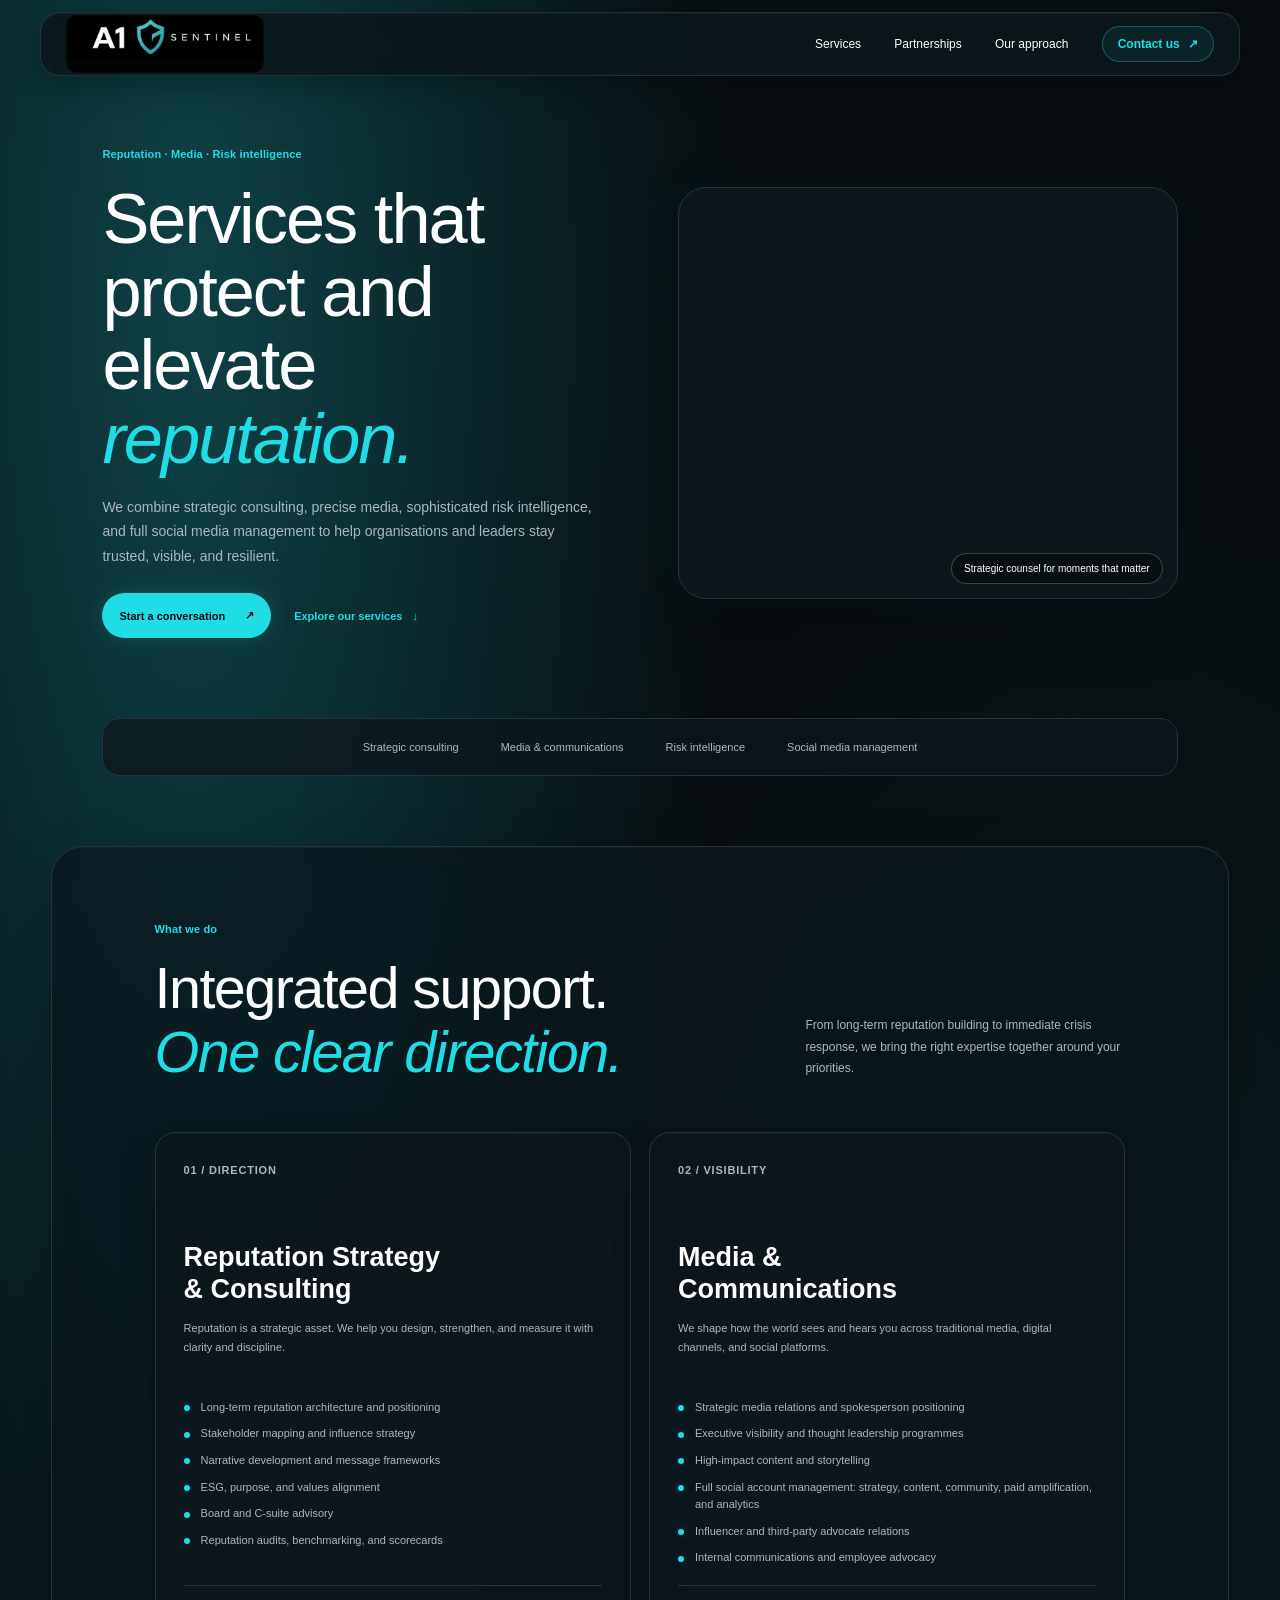
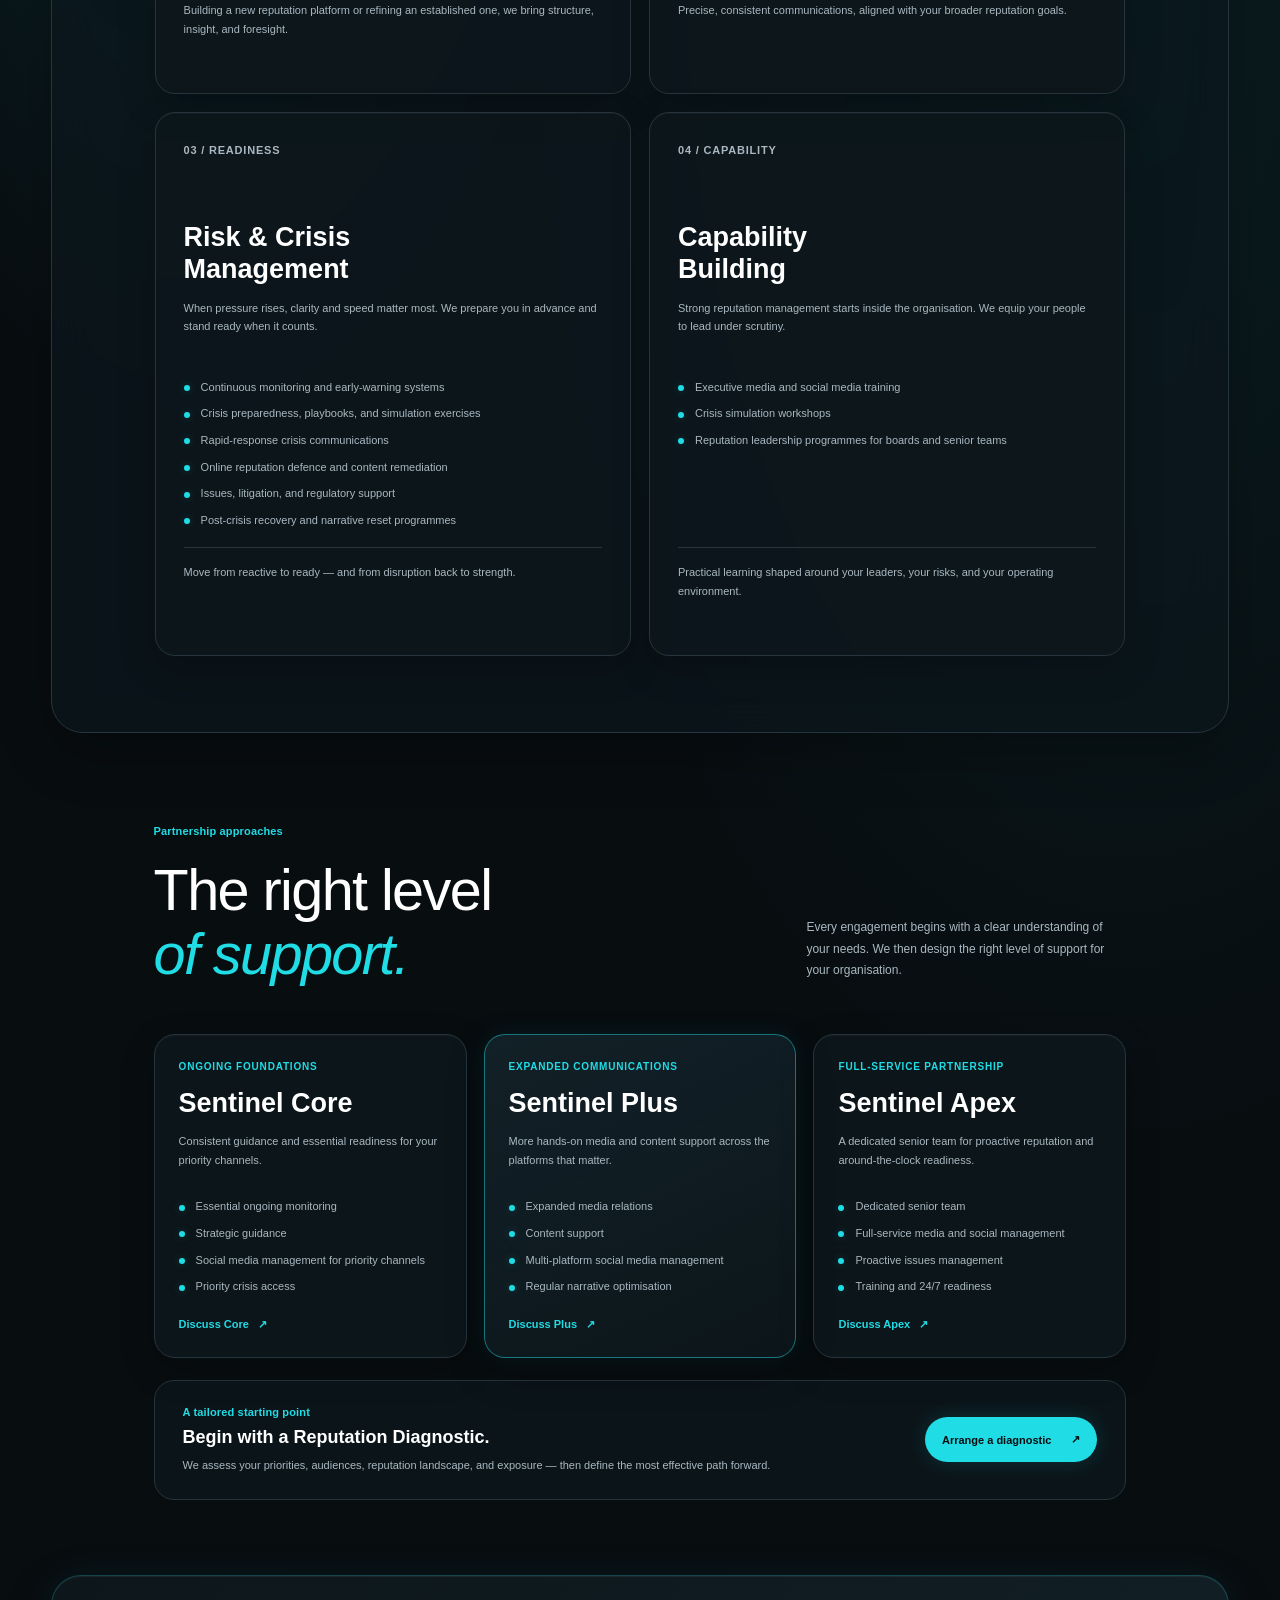
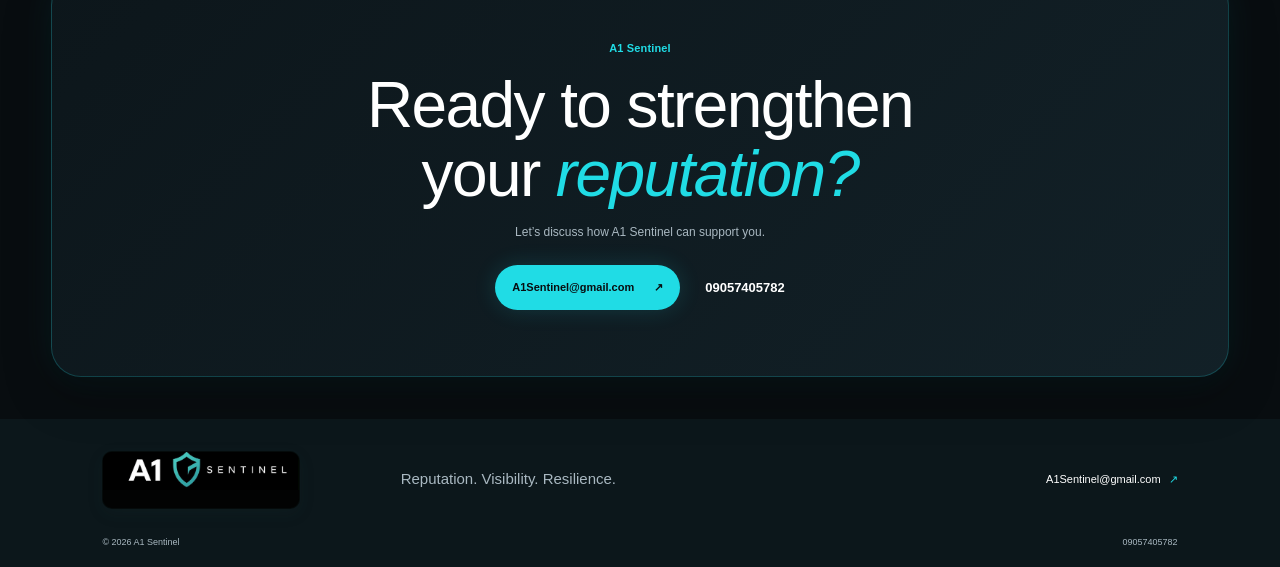
==== commit d31fbc1e: "update on logo" ====
--- a/styling/index.html
+++ b/styling/index.html
@@ -11,7 +11,7 @@
 <body>
     <header class="site-header">
         <a class="brand-mark" href="#home" aria-label="A1 Sentinel home">
-            <img src="../a1%20sentinel.jpg" alt="A1 Sentinel">
+            <img src="./a1%20sentinel.jpg" alt="A1 Sentinel">
         </a>
         <input class="menu-toggle" type="checkbox" id="menu-toggle" aria-label="Toggle navigation">
         <label class="menu-button" for="menu-toggle" aria-hidden="true"><span></span><span></span></label>
@@ -190,7 +190,7 @@
     <footer class="site-footer">
         <div class="footer-top">
             <a class="brand-mark footer-brand-mark" href="#home" aria-label="A1 Sentinel home">
-                <img src="../a1%20sentinel.jpg" alt="A1 Sentinel">
+                <img src="./a1%20sentinel.jpg" alt="A1 Sentinel">
             </a>
             <p>Reputation. Visibility. Resilience.</p>
             <a class="footer-email" href="mailto:A1Sentinel@gmail.com">A1Sentinel@gmail.com <span aria-hidden="true">↗</span></a>
--- a/styling/style.css
+++ b/styling/style.css
@@ -42,6 +42,25 @@
     align-items: center;
     justify-content: space-between;
     padding: 0 8%;
+}
+
+.brand-mark {
+    display: inline-flex;
+    align-items: center;
+    justify-content: center;
+}
+
+.brand-mark img {
+    display: block;
+    width: 120px;
+    height: auto;
+    max-height: 44px;
+    object-fit: contain;
+}
+
+.footer-brand-mark img {
+    width: 100px;
+    max-height: 38px;
 }
 
 .wordmark {
